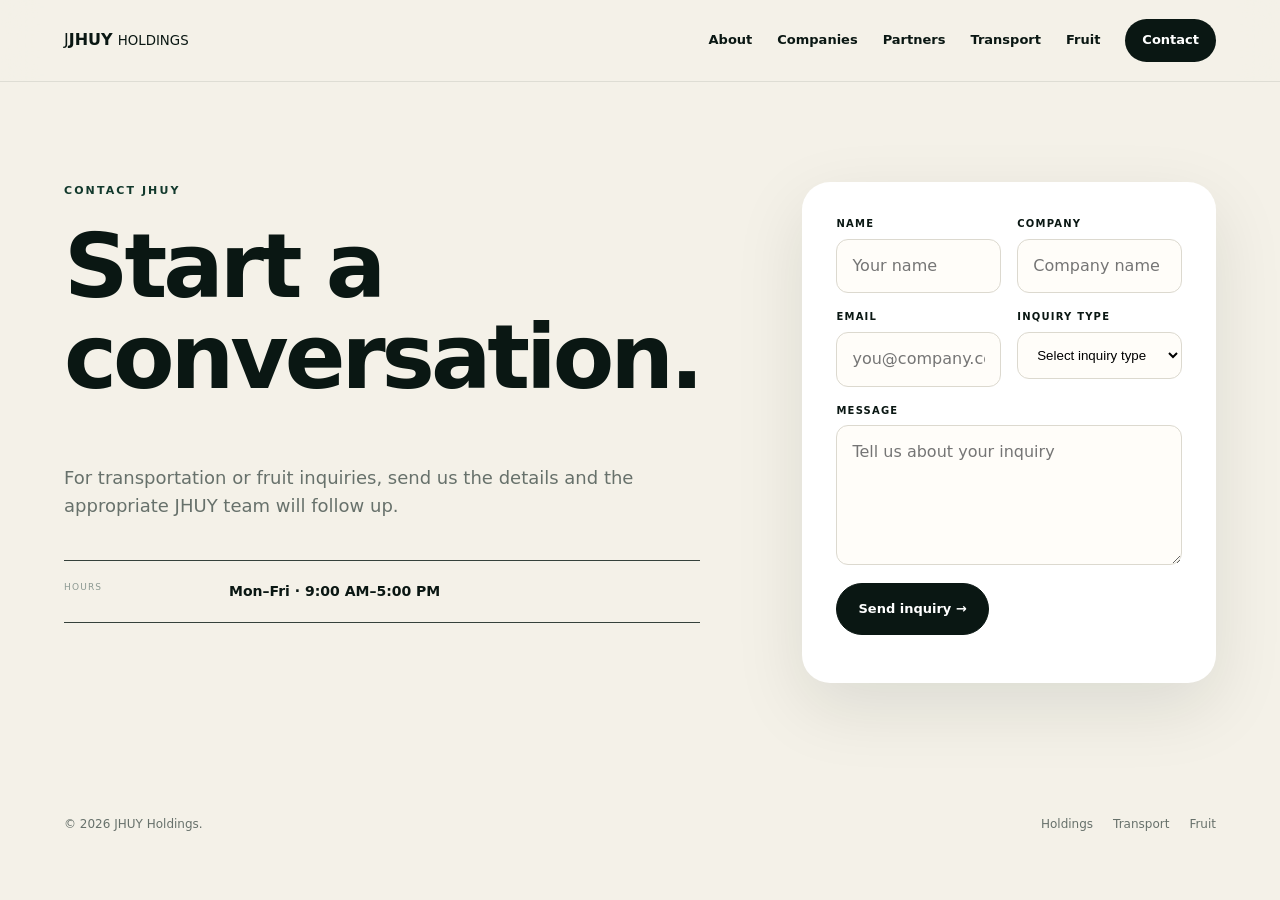
==== contact.html @ b7a5d5fd "Update contact.html" ====
<!doctype html>
<html lang="en">

<head>
  <meta charset="utf-8">

  <meta
    name="viewport"
    content="width=device-width, initial-scale=1"
  >

  <title>Contact JHUY Holdings</title>

  <meta
    name="description"
    content="Contact JHUY Holdings for transportation and premium fruit inquiries."
  >

  <link
    rel="stylesheet"
    href="assets/site.css?v=5"
  >
</head>

<body>

  <!-- HEADER -->
  <header class="site-header">

  <a class="holdings-brand" href="index.html">

    <span class="holdings-mark">J</span>

    <span>
      <strong>JHUY</strong>
      <small>HOLDINGS</small>
    </span>

  </a>

  <button
    class="menu-btn"
    aria-label="Open menu"
    aria-expanded="false"
  >
    ☰
  </button>

  <nav class="nav">

    <a href="index.html#about">
      About
    </a>

    <a href="index.html#companies">
      Companies
    </a>

    <a href="index.html#partners">
      Partners
    </a>

    <a href="transport.html">
      Transport
    </a>

    <a href="fruit.html">
      Fruit
    </a>

    <a
      class="nav-cta"
      href="contact.html"
    >
      Contact
    </a>

  </nav>

</header>

  </header>


  <!-- CONTACT PAGE -->
  <main class="contact-page">

    <div class="shell contact-page-grid">


      <!-- LEFT SIDE -->
      <div>

        <p class="eyebrow">
          CONTACT JHUY
        </p>

        <h1>
          Start a conversation.
        </h1>

        <p
          style="
            font-size:18px;
            color:var(--muted);
          "
        >
          For transportation or fruit inquiries,
          send us the details and the appropriate
          JHUY team will follow up.
        </p>


        <div
          class="contact-list"
          style="margin-top:40px;"
        >

          <div class="contact-row">

            <span>Hours</span>

            <strong>
              Mon–Fri · 9:00 AM–5:00 PM
            </strong>

          </div>

        </div>

      </div>


      <!-- CONTACT FORM -->
      <form
        class="form"
        id="contact-form"
        action="https://script.google.com/macros/s/AKfycbzsuxBXyZ0-lQ6I91eZ3WyNTi8iXq0ba1fGs8wkIW40XgTDjABL2bPzV8xfAZX2AM-r/exec"
        method="POST"
        target="form-submit-frame"
      >

        <div class="form-grid">


          <div class="field">

            <label for="name">
              Name
            </label>

            <input
              id="name"
              name="name"
              type="text"
              required
              placeholder="Your name"
            >

          </div>


          <div class="field">

            <label for="company">
              Company
            </label>

            <input
              id="company"
              name="company"
              type="text"
              placeholder="Company name"
            >

          </div>


          <div class="field">

            <label for="email">
              Email
            </label>

            <input
              id="email"
              name="email"
              type="email"
              required
              placeholder="you@company.com"
            >

          </div>


          <div class="field">

            <label for="inquiry_type">
              Inquiry type
            </label>

            <select
              id="inquiry_type"
              name="inquiry_type"
              required
            >

              <option value="">
                Select inquiry type
              </option>

              <option value="JHUY Transport">
                JHUY Transport
              </option>

              <option value="JHUY Fruit">
                JHUY Fruit
              </option>

            </select>

          </div>


          <div class="field full">

            <label for="message">
              Message
            </label>

            <textarea
              id="message"
              name="message"
              required
              placeholder="Tell us about your inquiry"
            ></textarea>

          </div>

        </div>


        <button
          class="btn"
          id="submit-btn"
          type="submit"
        >
          Send inquiry →
        </button>


        <p
          class="form-note"
          id="form-status"
        ></p>

      </form>


      <!-- Hidden frame prevents leaving the contact page -->
      <iframe
        name="form-submit-frame"
        id="form-submit-frame"
        style="display:none;"
      ></iframe>

    </div>

  </main>


  <!-- FOOTER -->
  <footer class="site-footer">

    <span>
      © <span data-year></span> JHUY Holdings.
    </span>

    <div class="footer-links">

      <a href="index.html">
        Holdings
      </a>

      <a href="transport.html">
        Transport
      </a>

      <a href="fruit.html">
        Fruit
      </a>

    </div>

  </footer>


  <script src="assets/site.js"></script>


  <!-- CONTACT FORM STATUS -->
  <script>

    const form =
      document.getElementById("contact-form");

    const status =
      document.getElementById("form-status");

    const submitButton =
      document.getElementById("submit-btn");


    form.addEventListener(
      "submit",
      function() {

        status.textContent =
          "Sending...";

        submitButton.disabled = true;


        setTimeout(function() {

          status.textContent =
            "Thank you. Your inquiry has been submitted.";

          form.reset();

          submitButton.disabled = false;

        }, 1500);

      }
    );

  </script>

</body>

</html>
---- assets/site.css ----
:root{
  --ink:#0a1713; --forest:#12392c; --forest2:#1d503d; --cream:#f4f1e8; --paper:#fffdf8;
  --line:#dcd9cf; --muted:#67716b; --lime:#d9f266; --fruit:#9e0d13; --fruit-green:#0a6c2b;
  --transport-red:#a51417; --transport-green:#087736; --gold:#f0b53a; --shadow:0 24px 70px rgba(12,30,22,.10)
}
*{box-sizing:border-box} html{scroll-behavior:smooth} body{margin:0;background:var(--cream);color:var(--ink);font-family:Inter,ui-sans-serif,system-ui,-apple-system,BlinkMacSystemFont,"Segoe UI",sans-serif;line-height:1.55} body.menu-open{overflow:hidden}
a{color:inherit;text-decoration:none} img{max-width:100%;display:block} button,input,textarea{font:inherit} h1,h2,h3,p{margin-top:0} h1,h2,h3{letter-spacing:-.045em;line-height:1.02}.shell{width:min(1200px,90vw);margin-inline:auto}.eyebrow{font-size:11px;font-weight:850;letter-spacing:.19em;text-transform:uppercase;color:var(--forest);margin-bottom:22px}.eyebrow.light{color:var(--lime)}
.site-header{height:82px;display:flex;align-items:center;justify-content:space-between;padding:0 5vw;position:sticky;top:0;z-index:80;background:rgba(244,241,232,.92);backdrop-filter:blur(18px);border-bottom:1px solid rgba(10,23,19,.09)}.holdings-brand{display:flex;align-items:center;height:68px}.holdings-brand img{height:64px;width:auto;object-fit:contain}.nav{display:flex;align-items:center;gap:25px;font-size:13px;font-weight:750}.nav a:hover{opacity:.55}.nav .nav-cta{background:var(--ink);color:white;padding:11px 17px;border-radius:999px}.menu-btn{display:none;border:0;background:none;font-size:25px;padding:8px}
.hero{min-height:750px;padding:70px 0;display:grid;grid-template-columns:1.08fr .92fr;align-items:center;gap:7vw}.hero h1{font-size:clamp(62px,7.5vw,112px);margin-bottom:28px}.hero h1 span{color:var(--forest)}.hero .lead{font-size:19px;color:#53605a;max-width:670px}.actions{display:flex;align-items:center;gap:22px;margin-top:34px}.btn{display:inline-flex;align-items:center;gap:9px;background:var(--ink);color:white;border-radius:999px;padding:15px 21px;font-size:13px;font-weight:800;border:1px solid var(--ink)}.btn.alt{background:transparent;color:var(--ink)}.hero-art{height:560px;border-radius:40px;background:var(--forest);position:relative;overflow:hidden;box-shadow:var(--shadow)}.gridlines{position:absolute;inset:0;background-image:linear-gradient(rgba(255,255,255,.075) 1px,transparent 1px),linear-gradient(90deg,rgba(255,255,255,.075) 1px,transparent 1px);background-size:54px 54px}.orbit{position:absolute;border:1px solid rgba(217,242,102,.35);border-radius:50%;width:470px;height:470px;left:50%;top:50%;transform:translate(-50%,-50%)}.orbit:after{content:"";position:absolute;width:15px;height:15px;border-radius:50%;background:var(--lime);left:40px;top:88px;box-shadow:285px 290px 0 #f1b642}.portfolio-logo{position:absolute;background:white;border-radius:24px;padding:20px;box-shadow:0 22px 50px rgba(0,0,0,.2);width:215px;height:185px;display:flex;flex-direction:column;justify-content:space-between}.portfolio-logo img{height:104px;width:100%;object-fit:contain}.portfolio-logo strong{font-size:15px}.pl-transport{left:8%;top:13%;transform:rotate(-5deg)}.pl-fruit{right:8%;bottom:12%;transform:rotate(6deg)}.hero-count{position:absolute;right:28px;top:28px;border:1px solid rgba(255,255,255,.18);color:white;border-radius:16px;padding:14px 16px;display:flex;align-items:center;gap:14px}.hero-count span{font-size:8px;letter-spacing:.16em;color:#becbc5}.hero-count strong{font-size:27px}
.section{padding:110px 0}.white{background:var(--paper)}.dark{background:var(--forest);color:white}.section-head{display:grid;grid-template-columns:1.25fr .75fr;gap:8vw;align-items:end;margin-bottom:55px}.section-head h2,.statement h2,.cta h2,.subhero h1{font-size:clamp(42px,5.4vw,76px)}.section-head>p{font-size:17px;color:var(--muted);max-width:520px}.dark .section-head>p{color:#bdc8c2}.statement{display:grid;grid-template-columns:1fr 1fr;gap:10vw}.statement p{font-size:18px}.statement .muted{color:var(--muted)}
.company-grid{display:grid;grid-template-columns:1fr 1fr;gap:20px}.company-card{min-height:590px;border-radius:34px;padding:38px;display:flex;flex-direction:column;position:relative;overflow:hidden;transition:.25s transform}.company-card:hover{transform:translateY(-5px)}.company-card.transport{background:#dce9df}.company-card.fruit{background:#efdfd9}.card-kicker{display:flex;justify-content:space-between;font-size:10px;font-weight:850;letter-spacing:.14em}.company-card .logo-box{margin-top:auto;width:145px;height:145px;border-radius:28px;background:white;padding:17px;box-shadow:0 14px 36px rgba(0,0,0,.06)}.company-card .logo-box img{width:100%;height:100%;object-fit:contain}.company-card h3{font-size:52px;margin:26px 0 13px}.company-card p{font-size:16px;max-width:510px}.chips{display:flex;gap:7px;flex-wrap:wrap;margin-top:24px}.chips span{font-size:10px;font-weight:750;border:1px solid rgba(0,0,0,.15);border-radius:999px;padding:7px 10px}
.partner-groups{display:grid;grid-template-columns:1fr 1fr;gap:20px}.partner-panel{border:1px solid rgba(255,255,255,.14);border-radius:29px;padding:30px;background:rgba(255,255,255,.035)}.partner-panel h3{font-size:30px;margin-bottom:8px}.partner-panel>p{font-size:14px;color:#bcc9c2;margin-bottom:26px}.partner-logos{display:grid;grid-template-columns:repeat(2,1fr);gap:9px}.logo-tile{height:126px;background:white;border-radius:15px;padding:16px;display:grid;place-items:center}.logo-tile.wide{grid-column:1/-1}.logo-tile img{max-width:100%;max-height:93px;object-fit:contain}.partner-disclaimer{margin-top:22px;color:#93a69c;font-size:12px}
.principles{display:grid;grid-template-columns:repeat(4,1fr);gap:16px}.principle{border-top:1px solid var(--line);padding:24px 5px 0 0}.principle .number{font-size:10px;color:var(--muted);letter-spacing:.12em}.principle h3{font-size:27px;margin:48px 0 10px}.principle p{color:var(--muted);font-size:14px}
.cta{padding:100px 0;background:var(--ink);color:white}.cta-grid{display:grid;grid-template-columns:1fr 1fr;gap:10vw}.cta p{color:#aab5af;max-width:560px}.contact-list{border-top:1px solid #35413b}.contact-row{padding:20px 0;border-bottom:1px solid #35413b;display:grid;grid-template-columns:145px 1fr;gap:20px}.contact-row span{font-size:9px;letter-spacing:.13em;text-transform:uppercase;color:#8d9a93}.contact-row strong{font-size:14px}.site-footer{padding:32px 5vw;display:flex;justify-content:space-between;align-items:center;font-size:12px;color:var(--muted)}.footer-links{display:flex;gap:20px;flex-wrap:wrap}
.subhero{padding:92px 0 86px}.subhero.transport-theme{background:var(--forest);color:white}.subhero.fruit-theme{background:#f2e3dc}.subhero-grid{display:grid;grid-template-columns:1.05fr .75fr;gap:8vw;align-items:center}.back{display:inline-block;font-size:12px;font-weight:750;margin-bottom:48px;opacity:.7}.subhero .lead{font-size:18px;max-width:650px}.transport-theme .lead{color:#c2cec8}.brand-display{height:430px;border-radius:34px;background:white;display:grid;place-items:center;padding:55px;position:relative;overflow:hidden}.brand-display:before{content:"";position:absolute;inset:0;background:linear-gradient(135deg,transparent 65%,rgba(217,242,102,.25))}.brand-display img{max-height:285px;position:relative}.fruit-theme .brand-display:before{background:linear-gradient(135deg,transparent 65%,rgba(158,13,19,.12))}
.service-grid{display:grid;grid-template-columns:repeat(3,1fr);gap:14px}.service-card{background:white;border-radius:22px;padding:29px;min-height:260px;border:1px solid rgba(10,23,19,.05)}.service-card .num{font-size:10px;color:var(--muted);letter-spacing:.14em}.service-card h3{font-size:28px;margin:66px 0 12px}.service-card p{font-size:14px;color:var(--muted)}.locations{display:grid;grid-template-columns:repeat(3,1fr);gap:14px}.location{background:white;border:1px solid var(--line);border-radius:21px;padding:28px;min-height:175px}.location h3{font-size:26px}.location p{font-size:14px;color:var(--muted)}
.testimonials{display:grid;grid-template-columns:repeat(3,1fr);gap:14px}.quote{background:#f7f4eb;border-radius:21px;padding:28px}.quote p{font-size:15px}.quote strong{font-size:12px}.logo-section .partner-logos{grid-template-columns:repeat(5,1fr)}.logo-section .logo-tile{height:150px}.logo-section .logo-tile.wide{grid-column:auto}.note-box{margin-top:18px;padding:17px 20px;border:1px solid var(--line);border-radius:14px;font-size:12px;color:var(--muted)}
.contact-page{padding:100px 0}.contact-page-grid{display:grid;grid-template-columns:.8fr 1.2fr;gap:8vw}.contact-page h1{font-size:clamp(52px,7vw,92px)}.form{background:white;border-radius:28px;padding:34px;box-shadow:var(--shadow)}.form-grid{display:grid;grid-template-columns:1fr 1fr;gap:16px}.field{display:flex;flex-direction:column;gap:7px}.field.full{grid-column:1/-1}.field label{font-size:10px;font-weight:800;letter-spacing:.12em;text-transform:uppercase}.field input,.field textarea,.field select{width:100%;padding:14px 15px;border:1px solid var(--line);border-radius:12px;background:#fffdf9}.field textarea{min-height:140px;resize:vertical}.form button{margin-top:18px;cursor:pointer}.form-note{font-size:11px;color:var(--muted);margin:14px 0 0}.success{display:none;margin-top:18px;padding:12px 14px;background:#e7f4e8;border-radius:10px;font-size:13px}.success.show{display:block}
@media(max-width:900px){.menu-btn{display:block}.nav{display:none;position:fixed;top:82px;left:0;right:0;bottom:0;background:var(--cream);padding:35px 5vw;flex-direction:column;align-items:flex-start;font-size:20px}.nav.open{display:flex}.hero,.statement,.section-head,.subhero-grid,.cta-grid,.contact-page-grid{grid-template-columns:1fr}.hero{padding-top:60px}.hero-art{height:460px}.company-grid,.partner-groups{grid-template-columns:1fr}.principles{grid-template-columns:1fr 1fr}.service-grid,.locations,.testimonials{grid-template-columns:1fr 1fr}.logo-section .partner-logos{grid-template-columns:repeat(3,1fr)}.site-footer{align-items:flex-start;flex-direction:column;gap:20px}}
@media(max-width:600px){.hero h1{font-size:57px}.hero-art{height:390px}.portfolio-logo{width:175px;height:150px;padding:15px}.portfolio-logo img{height:82px}.pl-transport{left:5%;top:17%}.pl-fruit{right:5%;bottom:13%}.section,.cta,.contact-page{padding:78px 0}.company-card{min-height:500px;padding:28px}.company-card h3{font-size:42px}.partner-logos,.logo-section .partner-logos{grid-template-columns:1fr 1fr}.principles,.service-grid,.locations,.testimonials{grid-template-columns:1fr}.logo-section .logo-tile{height:120px}.contact-row{grid-template-columns:1fr;gap:5px}.form-grid{grid-template-columns:1fr}.field.full{grid-column:1}.brand-display{height:330px;padding:38px}.site-header{height:74px}.nav{top:74px}.actions{align-items:flex-start;flex-direction:column}.section-head{margin-bottom:38px}}

/* Version 3 partner-link and gallery refinements */
.partner-link{position:relative;transition:transform .22s ease,box-shadow .22s ease;border:1px solid transparent;overflow:hidden}.partner-link:hover,.partner-link:focus-visible{transform:translateY(-3px);box-shadow:0 16px 36px rgba(10,23,19,.12);border-color:rgba(10,23,19,.08);outline:none}.partner-link-icon{position:absolute;right:10px;top:8px;width:23px;height:23px;border-radius:999px;background:rgba(10,23,19,.06);display:grid;place-items:center;font-size:11px;color:#53605a;opacity:0;transform:translateY(2px);transition:.2s}.partner-link:hover .partner-link-icon,.partner-link:focus-visible .partner-link-icon{opacity:1;transform:translateY(0)}
.visual-gallery{display:grid;grid-template-columns:repeat(12,1fr);gap:14px}.gallery-card{grid-column:span 4;margin:0;background:white;border-radius:24px;overflow:hidden;min-height:330px;position:relative;border:1px solid rgba(10,23,19,.06);box-shadow:0 14px 42px rgba(12,30,22,.07)}.gallery-card.gallery-wide{grid-column:span 8}.gallery-card.gallery-tall{min-height:520px}.gallery-card img{width:100%;height:100%;min-height:330px;object-fit:cover;transition:transform .45s ease}.gallery-card.gallery-tall img{min-height:520px}.gallery-card:hover img{transform:scale(1.018)}.gallery-card figcaption{position:absolute;left:16px;bottom:16px;background:rgba(10,23,19,.82);backdrop-filter:blur(8px);color:white;padding:9px 12px;border-radius:999px;font-size:10px;font-weight:800;letter-spacing:.04em}.transport-gallery-section{background:#eef3ef}.fruit-gallery-section{background:#f5ebe5}.transport-gallery .gallery-wide{min-height:360px}.transport-gallery .gallery-wide img{min-height:360px;object-fit:cover}.fruit-gallery .gallery-wide{grid-column:span 8}.fruit-gallery .gallery-card{grid-column:span 4}
@media(max-width:900px){.visual-gallery{grid-template-columns:repeat(2,1fr)}.gallery-card,.gallery-card.gallery-wide,.fruit-gallery .gallery-card,.fruit-gallery .gallery-wide{grid-column:auto}.gallery-card,.gallery-card.gallery-tall{min-height:360px}.gallery-card img,.gallery-card.gallery-tall img{min-height:360px}}
@media(max-width:600px){.visual-gallery{grid-template-columns:1fr}.gallery-card,.gallery-card.gallery-wide,.gallery-card.gallery-tall{min-height:300px}.gallery-card img,.gallery-card.gallery-wide img,.gallery-card.gallery-tall img{min-height:300px}.partner-link-icon{opacity:1}}

/* September 2026 content and brand refinements */
.holdings-brand:focus-visible{outline:2px solid var(--forest);outline-offset:4px;border-radius:8px}.explore-jhuy{padding:100px 0;background:var(--ink);color:white}.explore-jhuy .section-head>p{color:#aab5af}.explore-grid{display:grid;grid-template-columns:repeat(3,1fr);gap:14px}.explore-card{min-height:260px;border:1px solid #35413b;border-radius:24px;padding:28px;display:flex;flex-direction:column;transition:.22s transform,.22s background}.explore-card:hover,.explore-card:focus-visible{transform:translateY(-4px);background:#11231d;outline:none}.explore-card span{font-size:10px;letter-spacing:.14em;color:var(--lime)}.explore-card h3{font-size:30px;margin:56px 0 10px}.explore-card p{font-size:14px;color:#aab5af;margin-bottom:26px}.explore-card b{margin-top:auto;font-size:12px}.light-contact-list{border-top-color:var(--line)}.light-contact-list .contact-row{border-bottom-color:var(--line)}.light-contact-list .contact-row span{color:var(--muted)}.hp-field{position:absolute!important;left:-9999px!important;width:1px!important;height:1px!important;overflow:hidden!important}.testimonials-two{grid-template-columns:repeat(2,1fr)}.form-status-error{background:#f8e6e4;color:#7d1717}.form-status-success{background:#e7f4e8;color:#154f26}
@media(max-width:900px){.explore-grid{grid-template-columns:1fr}.holdings-brand{height:60px}.holdings-brand img{height:56px}}
@media(max-width:600px){.holdings-brand{height:54px}.holdings-brand img{height:50px}.testimonials-two{grid-template-columns:1fr}}

/* September 2026 mobile navigation refinements */
@media (max-width: 900px) {.site-header {position: sticky;top: 0;z-index: 1000;}.menu-btn {display: block;position: relative;z-index: 1002;}.nav {display: none !important;position: fixed !important;top: 82px !important;left: 0 !important;right: 0 !important;bottom: 0 !important;width: 100% !important;height: calc(100dvh - 82px) !important;background: #0a1713 !important;color: #ffffff !important;padding: 25px 6vw 40px !important;flex-direction: column !important;align-items: stretch !important;justify-content: flex-start !important;gap: 0 !important;overflow-y: auto !important;z-index: 1001 !important;}.nav.open {display: flex !important;}.nav a {position: relative;display: flex !important;align-items: center !important;justify-content: space-between !important;width: 100% !important;padding: 19px 4px !important;margin: 0 !important;background: transparent !important;color: #ffffff !important;font-size: 21px !important;line-height: 1.2 !important;font-weight: 750 !important;border-bottom: 1px solid rgba(255,255,255,.16) !important;border-radius: 0 !important;}.nav a:not(.nav-cta)::after {content: "→";font-size: 18px;opacity: .5;}.nav .nav-cta {margin-top: 25px !important;padding: 17px 20px !important;background: #d9f266 !important;color: #0a1713 !important;border: 0 !important;border-radius: 999px !important;justify-content: center !important;font-size: 17px !important;font-weight: 800 !important;}.nav .nav-cta::after {content: none !important;}}

/* Smaller phones */
@media (max-width: 600px) {.nav {top: 74px !important;height: calc(100dvh - 74px) !important;padding-top: 24px !important;}}
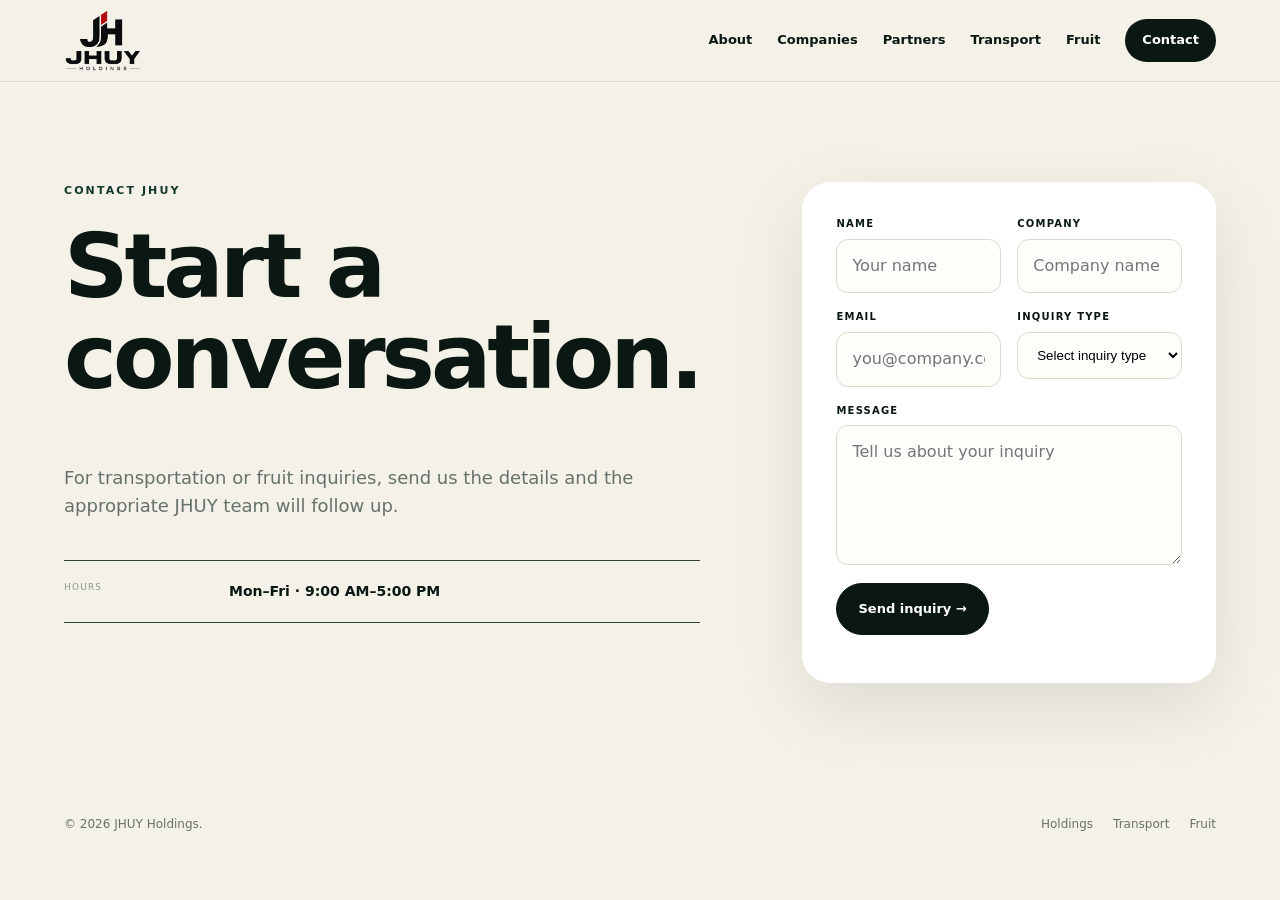
==== commit 322c521f: "Update contact.html" ====
--- a/contact.html
+++ b/contact.html
@@ -24,19 +24,16 @@
 
 <body>
 
-  <!-- HEADER -->
-  <header class="site-header">
-
-  <a class="holdings-brand" href="index.html">
-
-    <span class="holdings-mark">J</span>
-
-    <span>
-      <strong>JHUY</strong>
-      <small>HOLDINGS</small>
-    </span>
-
-  </a>
+ <!-- HEADER -->
+<header class="site-header">
+
+  <a class="holdings-brand" href="index.html" aria-label="JHUY Holdings Home">
+  <img
+    src="assets/images/brands/jhuy-holdings.png"
+    alt="JHUY Holdings"
+    class="holdings-logo"
+  >
+</a>
 
   <button
     class="menu-btn"
@@ -78,9 +75,6 @@
   </nav>
 
 </header>
-
-  </header>
-
 
   <!-- CONTACT PAGE -->
   <main class="contact-page">
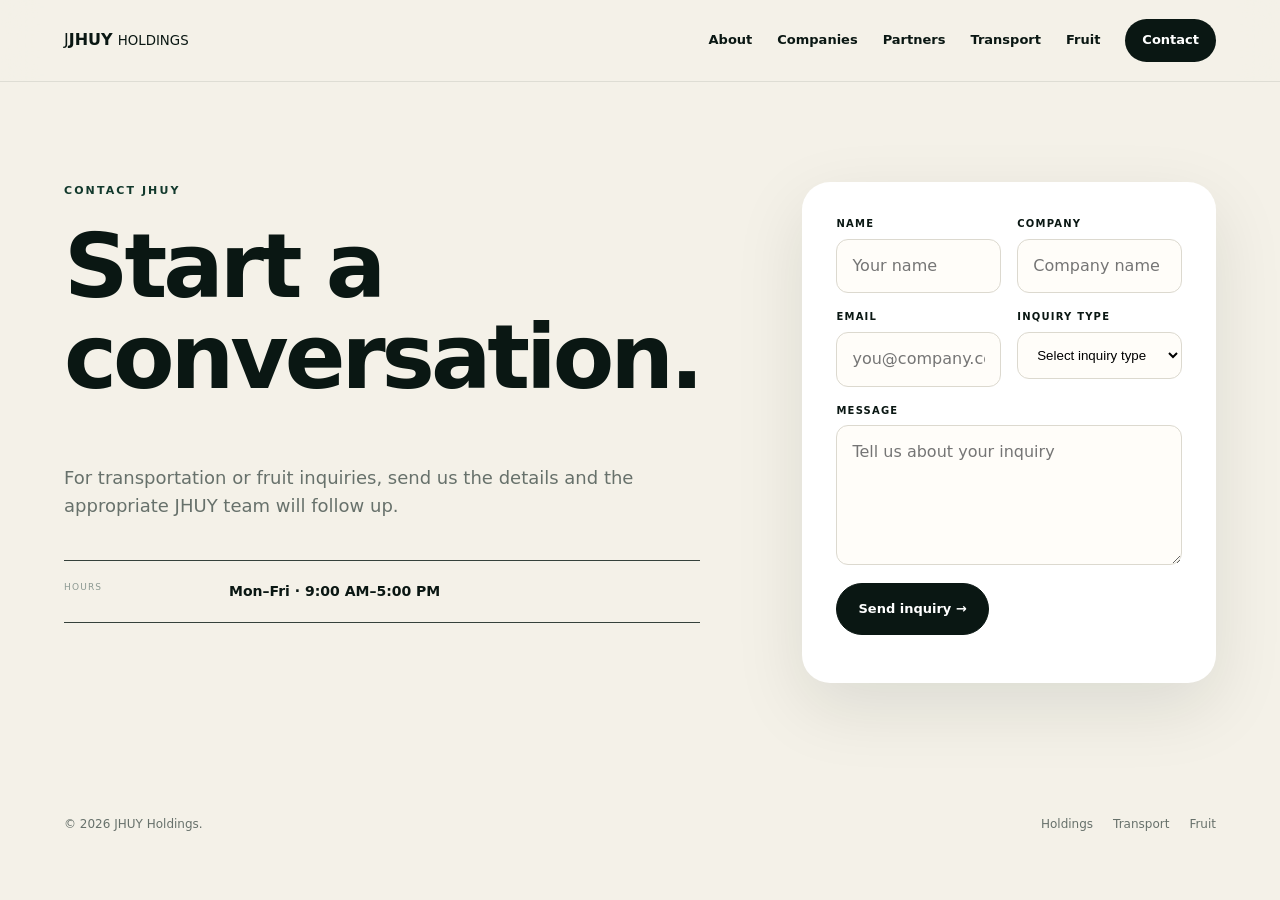
==== commit 8535ac8e: "Update contact.html" ====
--- a/contact.html
+++ b/contact.html
@@ -26,14 +26,13 @@
 
  <!-- HEADER -->
 <header class="site-header">
-
-  <a class="holdings-brand" href="index.html" aria-label="JHUY Holdings Home">
-  <img
-    src="assets/images/brands/jhuy-holdings.png"
-    alt="JHUY Holdings"
-    class="holdings-logo"
-  >
-</a>
+  <a class="holdings-brand" href="index.html">
+    <span class="holdings-mark">J</span>
+    <span>
+      <strong>JHUY</strong>
+      <small>HOLDINGS</small>
+    </span>
+  </a>
 
   <button
     class="menu-btn"
@@ -44,36 +43,13 @@
   </button>
 
   <nav class="nav">
-
-    <a href="index.html#about">
-      About
-    </a>
-
-    <a href="index.html#companies">
-      Companies
-    </a>
-
-    <a href="index.html#partners">
-      Partners
-    </a>
-
-    <a href="transport.html">
-      Transport
-    </a>
-
-    <a href="fruit.html">
-      Fruit
-    </a>
-
-    <a
-      class="nav-cta"
-      href="contact.html"
-    >
-      Contact
-    </a>
-
+    <a href="index.html#about">About</a>
+    <a href="index.html#companies">Companies</a>
+    <a href="index.html#partners">Partners</a>
+    <a href="transport.html">Transport</a>
+    <a href="fruit.html">Fruit</a>
+    <a class="nav-cta" href="contact.html">Contact</a>
   </nav>
-
 </header>
 
   <!-- CONTACT PAGE -->
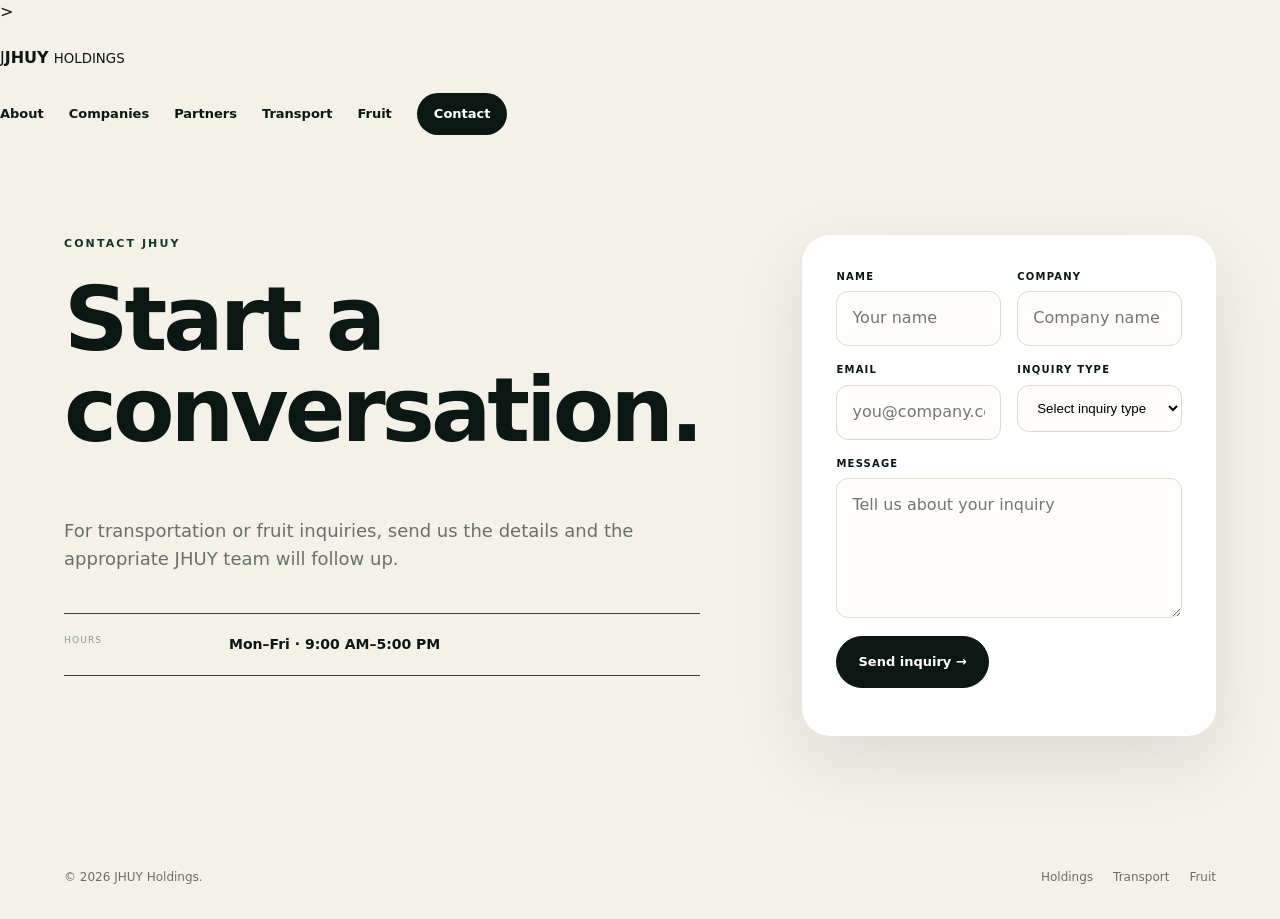
==== commit ee05edc3: "Update contact.html" ====
--- a/contact.html
+++ b/contact.html
@@ -16,16 +16,14 @@
     content="Contact JHUY Holdings for transportation and premium fruit inquiries."
   >
 
-  <link
-    rel="stylesheet"
-    href="assets/site.css?v=5"
+  <link rel="stylesheet" href="assets/site.css">
   >
 </head>
 
 <body>
 
  <!-- HEADER -->
-<header class="site-header">
+</header>
   <a class="holdings-brand" href="index.html">
     <span class="holdings-mark">J</span>
     <span>
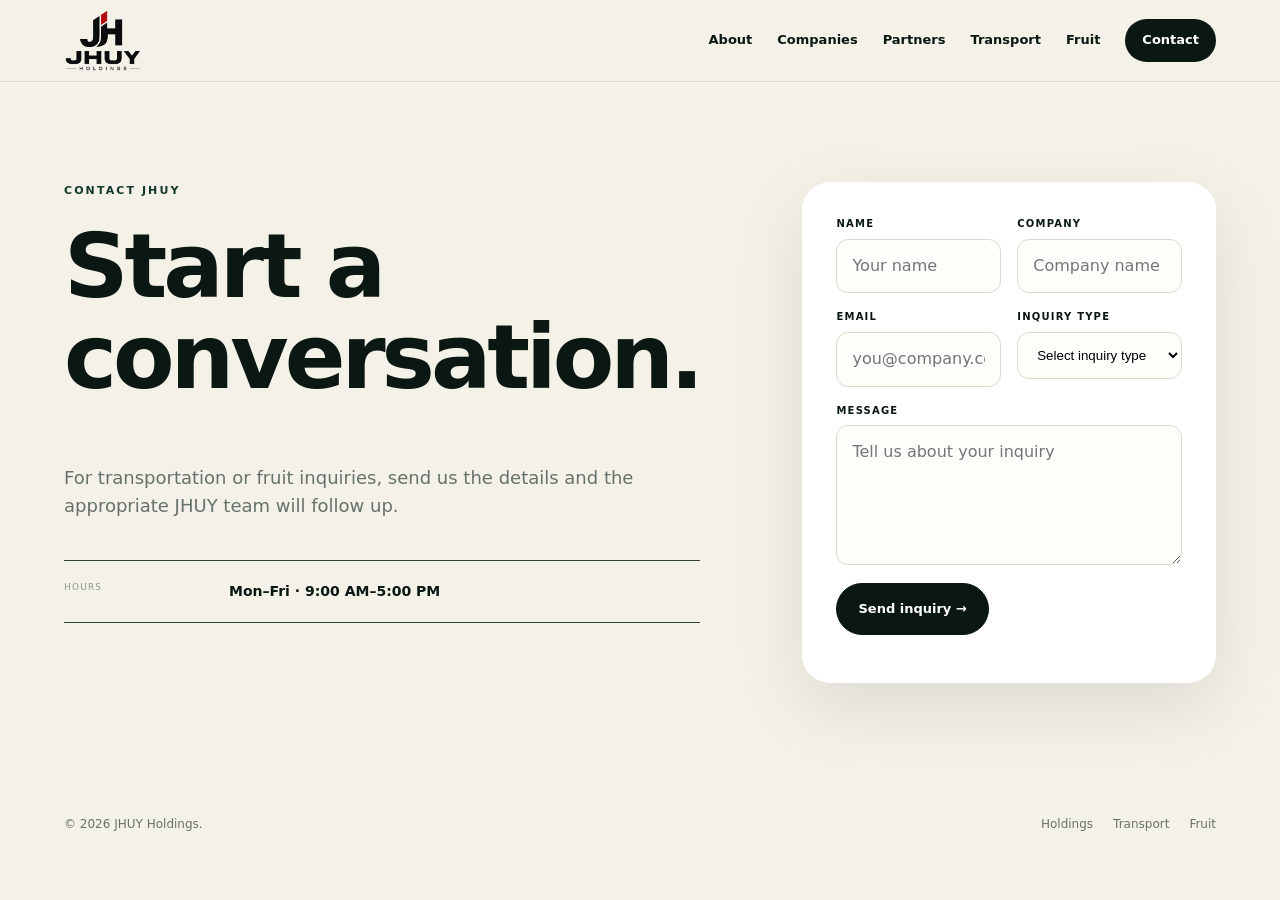
==== commit 66d0ca86: "Update contact.html" ====
--- a/contact.html
+++ b/contact.html
@@ -16,20 +16,23 @@
     content="Contact JHUY Holdings for transportation and premium fruit inquiries."
   >
 
-  <link rel="stylesheet" href="assets/site.css">
+ <link rel="stylesheet" href="assets/site.css">
+</head>
+
+<body>
+
+<!-- HEADER -->
+<header class="site-header">
+
+  <a
+    class="holdings-brand"
+    href="index.html"
+    aria-label="JHUY Holdings home"
   >
-</head>
-
-<body>
-
- <!-- HEADER -->
-</header>
-  <a class="holdings-brand" href="index.html">
-    <span class="holdings-mark">J</span>
-    <span>
-      <strong>JHUY</strong>
-      <small>HOLDINGS</small>
-    </span>
+    <img
+      src="assets/images/brands/jhuy-holdings.png"
+      alt="JHUY Holdings"
+    >
   </a>
 
   <button
@@ -48,6 +51,7 @@
     <a href="fruit.html">Fruit</a>
     <a class="nav-cta" href="contact.html">Contact</a>
   </nav>
+
 </header>
 
   <!-- CONTACT PAGE -->
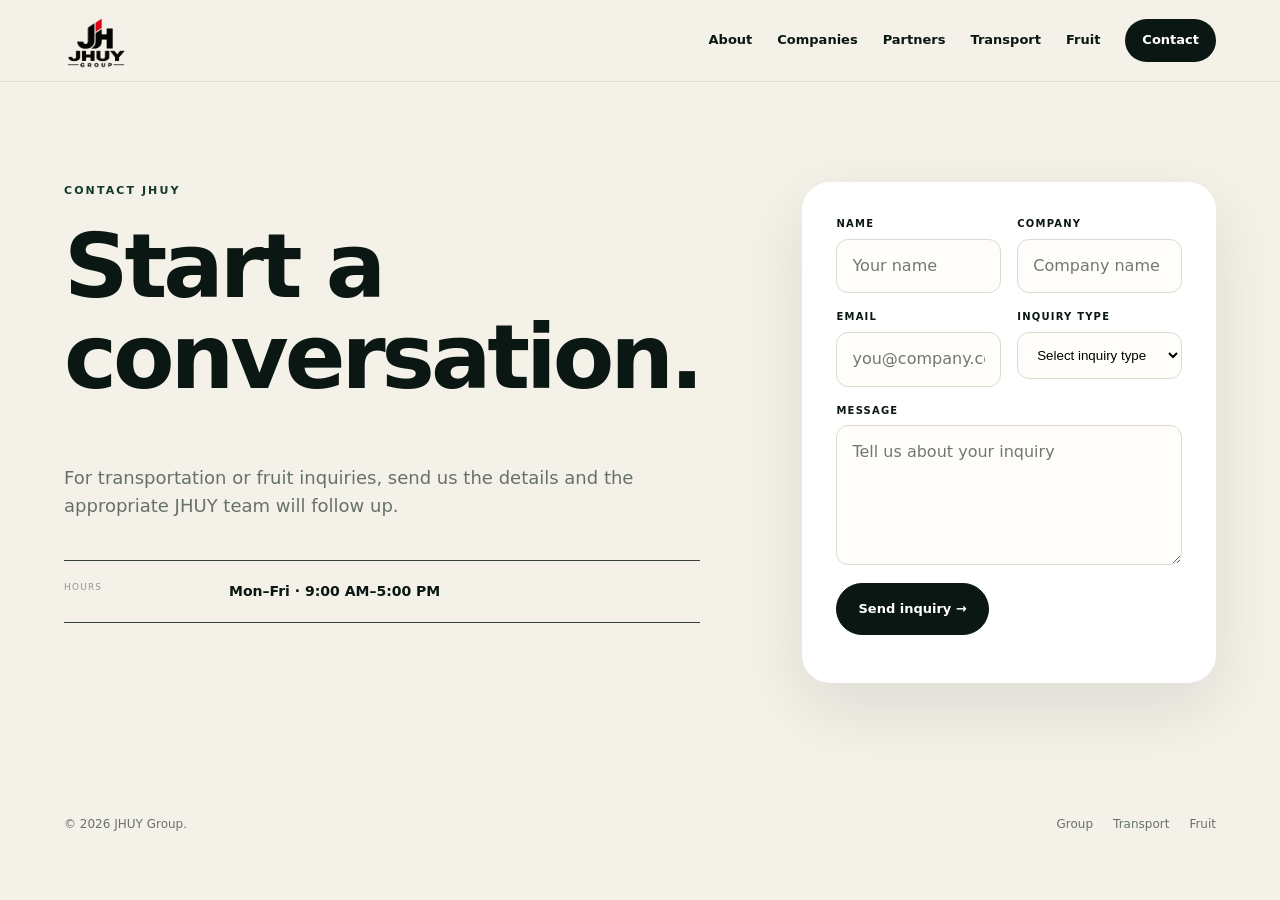
==== commit e48d1ce9: "Update contact.html" ====
--- a/contact.html
+++ b/contact.html
@@ -9,56 +9,59 @@
     content="width=device-width, initial-scale=1"
   >
 
-  <title>Contact JHUY Holdings</title>
+  <title>Contact JHUY Group</title>
 
   <meta
     name="description"
-    content="Contact JHUY Holdings for transportation and premium fruit inquiries."
+    content="Contact JHUY Group for transportation and premium fruit inquiries."
   >
 
- <link rel="stylesheet" href="assets/site.css">
+  <link
+    rel="stylesheet"
+    href="assets/site.css"
+  >
 </head>
 
 <body>
 
-<!-- HEADER -->
-<header class="site-header">
-
-  <a
-    class="holdings-brand"
-    href="index.html"
-    aria-label="JHUY Holdings home"
+  <!-- HEADER -->
+  <header class="site-header">
+
+    <a
+  class="holdings-brand"
+  href="index.html"
+  aria-label="JHUY Group home"
+>
+  <img
+    src="assets/images/brands/jhuy-group.png"
+    alt="JHUY Group"
   >
-    <img
-      src="assets/images/brands/jhuy-holdings.png"
-      alt="JHUY Holdings"
+</a>
+
+    <button
+      class="menu-btn"
+      aria-label="Open menu"
+      aria-expanded="false"
     >
-  </a>
-
-  <button
-    class="menu-btn"
-    aria-label="Open menu"
-    aria-expanded="false"
-  >
-    ☰
-  </button>
-
-  <nav class="nav">
-    <a href="index.html#about">About</a>
-    <a href="index.html#companies">Companies</a>
-    <a href="index.html#partners">Partners</a>
-    <a href="transport.html">Transport</a>
-    <a href="fruit.html">Fruit</a>
-    <a class="nav-cta" href="contact.html">Contact</a>
-  </nav>
-
-</header>
+      ☰
+    </button>
+
+    <nav class="nav">
+      <a href="index.html#about">About</a>
+      <a href="index.html#companies">Companies</a>
+      <a href="index.html#partners">Partners</a>
+      <a href="transport.html">Transport</a>
+      <a href="fruit.html">Fruit</a>
+      <a class="nav-cta" href="contact.html">Contact</a>
+    </nav>
+
+  </header>
+
 
   <!-- CONTACT PAGE -->
   <main class="contact-page">
 
     <div class="shell contact-page-grid">
-
 
       <!-- LEFT SIDE -->
       <div>
@@ -82,7 +85,6 @@
           JHUY team will follow up.
         </p>
 
-
         <div
           class="contact-list"
           style="margin-top:40px;"
@@ -114,7 +116,7 @@
 
         <div class="form-grid">
 
-
+          <!-- NAME -->
           <div class="field">
 
             <label for="name">
@@ -132,6 +134,7 @@
           </div>
 
 
+          <!-- COMPANY -->
           <div class="field">
 
             <label for="company">
@@ -148,6 +151,7 @@
           </div>
 
 
+          <!-- EMAIL -->
           <div class="field">
 
             <label for="email">
@@ -165,6 +169,7 @@
           </div>
 
 
+          <!-- INQUIRY TYPE -->
           <div class="field">
 
             <label for="inquiry_type">
@@ -194,6 +199,7 @@
           </div>
 
 
+          <!-- MESSAGE -->
           <div class="field full">
 
             <label for="message">
@@ -212,6 +218,7 @@
         </div>
 
 
+        <!-- SUBMIT -->
         <button
           class="btn"
           id="submit-btn"
@@ -224,15 +231,17 @@
         <p
           class="form-note"
           id="form-status"
+          aria-live="polite"
         ></p>
 
       </form>
 
 
-      <!-- Hidden frame prevents leaving the contact page -->
+      <!-- Hidden iframe keeps user on contact page -->
       <iframe
         name="form-submit-frame"
         id="form-submit-frame"
+        title="Contact form submission"
         style="display:none;"
       ></iframe>
 
@@ -245,13 +254,13 @@
   <footer class="site-footer">
 
     <span>
-      © <span data-year></span> JHUY Holdings.
+      © <span data-year></span> JHUY Group.
     </span>
 
     <div class="footer-links">
 
       <a href="index.html">
-        Holdings
+        Group
       </a>
 
       <a href="transport.html">
@@ -267,6 +276,7 @@
   </footer>
 
 
+  <!-- EXISTING SITE JAVASCRIPT -->
   <script src="assets/site.js"></script>
 
 
